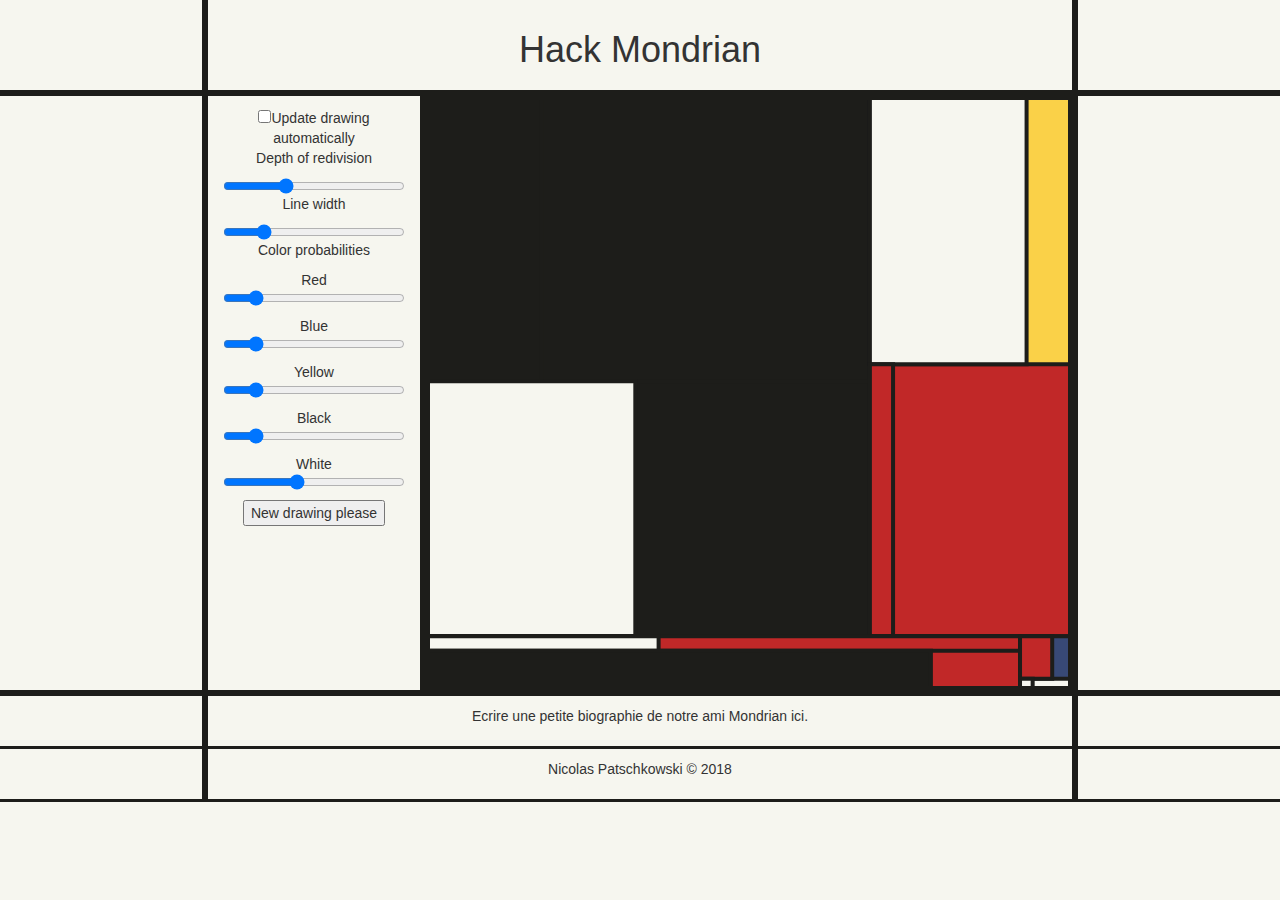
==== index.html @ a03255d8 "Removed C++ part, Javascript is directly in root folder" ====
<body>
	<script src = "two.min.js" ></script>
	<script src="https://ajax.googleapis.com/ajax/libs/jquery/3.3.1/jquery.min.js"></script>
	<!-- <script src="/jquery-3.3.1.min"></script> -->
	<script src = "mondrian.js" ></script>
	
	<link rel="stylesheet" href="style.css">	
	<!-- Latest compiled and minified CSS -->
	<link rel="stylesheet" href="https://maxcdn.bootstrapcdn.com/bootstrap/3.3.7/css/bootstrap.min.css" integrity="sha384-BVYiiSIFeK1dGmJRAkycuHAHRg32OmUcww7on3RYdg4Va+PmSTsz/K68vbdEjh4u" crossorigin="anonymous">

	<div class="main-container">
		<div class="zeroth row-container row">
			<div class="aside left col-sm-2"></div>

			<div class="title column-container col-sm-8">
				<h1>Hack Mondrian</h1>
			</div>

			<div class="aside right col-sm-2"></div>
		</div>

		<div class="first row-container row">
			
			<div class="parameters column-container col-sm-2">
			</div>

			<div class="parameters column-container col-sm-2">
				<div>
					<input type="checkbox" name="autoUpdate" id="autoUpdateCheckbox" onchange="GetParams()">Update drawing automatically<br>
				</div>

				<div>
					<p>Depth of redivision</p>
					<input type="range" min="1" max="10" value="4" id="maxIndexSlider" onchange="UpdateAll()">
				</div>
				<div>
					<p>Line width</p>
					<input type="range" min="0" max="2000" value="400" id="lineWidthSlider" oninput="UpdateLine()">
				</div>
				<div>
					<p>Color probabilities</p>
					<p>Red<input type="range" min="0" max="100" value="15" id="redProbabilitySlider" oninput="UpdateProbabilities('Red')"></p>
					<p>Blue<input type="range" min="0" max="100" value="15" id="blueProbabilitySlider" oninput="UpdateProbabilities('Blue')"></p>
					<p>Yellow<input type="range" min="0" max="100" value="15" id="yellowProbabilitySlider" oninput="UpdateProbabilities('Yellow')"></p>
					<p>Black<input type="range" min="0" max="100" value="15" id="blackProbabilitySlider" oninput="UpdateProbabilities('Black')"></p>
					<p>White<input type="range" min="0" max="100" value="40" id="whiteProbabilitySlider" oninput="UpdateProbabilities('White')"></p>
				</div>

				<button onclick="Run()">New drawing please</button>

			</div>

			
			
			<div id="drawing" class="column-container col-sm-6">
				<div id="drawing-content">
				</div>
			</div>

			<div class="aside right col-sm-2">
			</div>

		</div>

		<div class="second row-container row">
			<div class="aside left col-sm-2"></div>
			
			<div class="bio column-container col-sm-8">
				<p>Ecrire une petite biographie de notre ami Mondrian ici.</p>
			</div>

			<div class="aside right col-sm-2"></div>
		</div>

		<div class="third row-container row">
			<div class="aside left col-sm-2"></div>

			<div class="footer column-container col-sm-8">
				<p>Nicolas Patschkowski © 2018</p>
			</div>

			<div class="aside right col-sm-2"></div>
		</div>
		
	</div>

</body>
---- style.css ----
:root {
	--mondrian-yellow: rgb(250, 209, 72);
	--mondrian-black: rgb(29, 29, 26);
	--mondrian-red: rgb(193, 40, 40);
	--mondrian-blue: rgb(56, 73, 118);
	--mondrian-white: rgb(246, 246, 239);
}

body {
	padding: 0;
	margin: 0;
	background-color: var(--mondrian-white);
}


.main-container {
	background-color: var(--mondrian-white);
	width:100%;
	height:100%;
    text-align: center;

}

.main-container img {
    display: block;
    margin-left: auto;
    margin-right: auto;
}



.row-container {
	border: 3px solid var(--mondrian-black);
	display: flex;
}

.zeroth {
	border-top: 0px;

}

.first {
	height: 600;
} 

.second {
	border-bottom: 0px;
}

.column-container {
	padding: 10px 0px;
	background-color: var(--mondrian-white);
	border-left: 3px solid var(--mondrian-black);
	border-right: 3px solid var(--mondrian-black);
}

.aside {
	border-left: 3px solid var(--mondrian-black);
	border-right: 3px solid var(--mondrian-black);
}
.parameters {
	/*background-color: var(--mondrian-yellow);*/
}


/*
.row-container.zeroth > .aside.left {
	background-color: var(--mondrian-white);
}
.row-container.zeroth > .aside.right {
	background-color: var(--mondrian-white);
}
.row-container.first > .aside.left {
	background-color: var(--mondrian-white);
}
.row-container.first > .aside.right {
	background-color: var(--mondrian-white);
}
.row-container.second > .aside.left {
	background-color: var(--mondrian-white);
}
.row-container.second > .aside.right {
	background-color: var(--mondrian-white);
}
.row-container.third > .aside.left {
	background-color: var(--mondrian-white);
}
.row-container.third > .aside.right {
	background-color: var(--mondrian-white);
}
*/
.drawing button {

}


#drawing {
    padding: 0;
	margin: 0;
}

#drawing-content {
	padding: 0;
	margin: 0;
	float: left;
	display: flex;
}
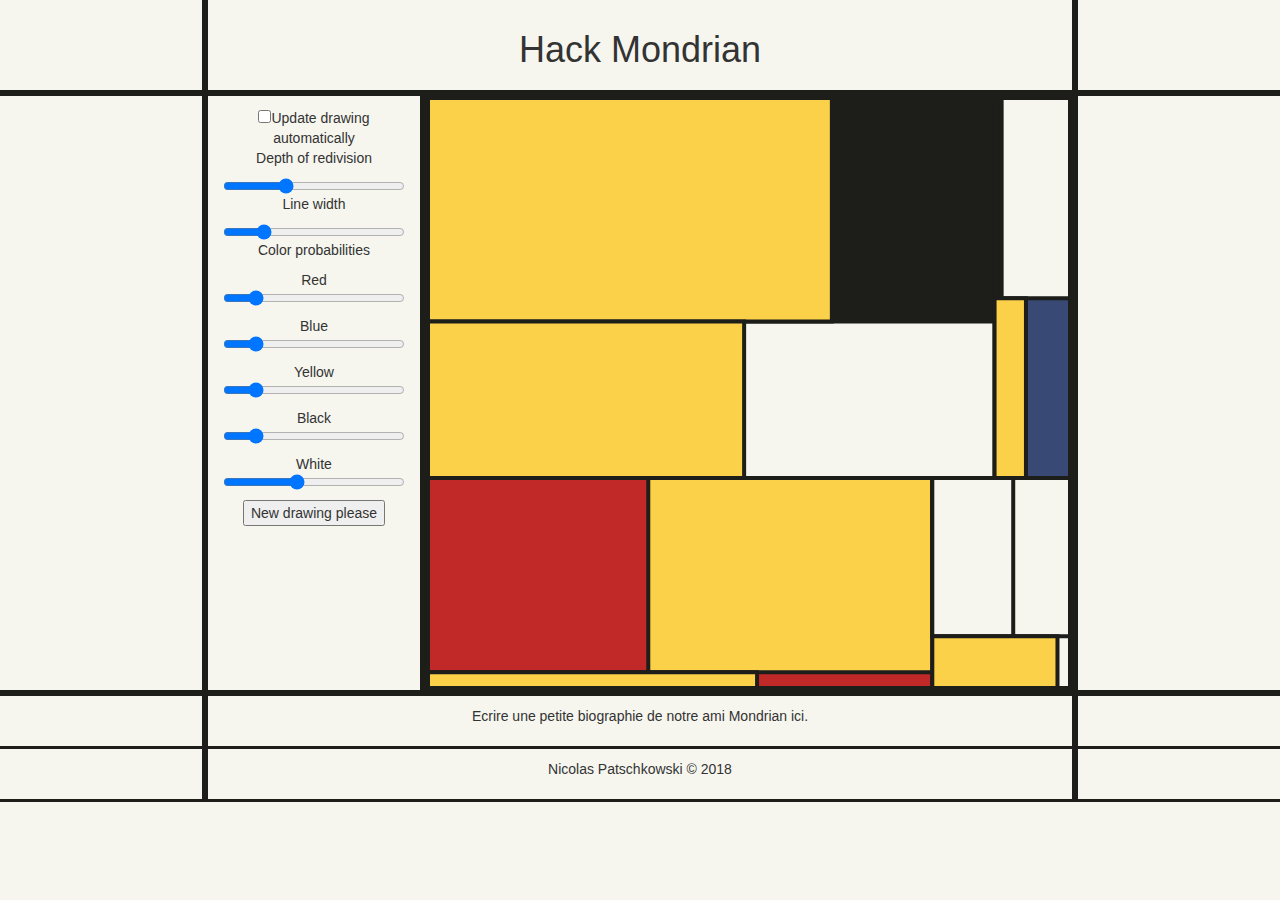
==== commit c6cac7cc: "Added favicon" ====
--- a/index.html
+++ b/index.html
@@ -3,7 +3,7 @@
 	<script src="https://ajax.googleapis.com/ajax/libs/jquery/3.3.1/jquery.min.js"></script>
 	<!-- <script src="/jquery-3.3.1.min"></script> -->
 	<script src = "mondrian.js" ></script>
-	
+
 	<link rel="stylesheet" href="style.css">	
 	<!-- Latest compiled and minified CSS -->
 	<link rel="stylesheet" href="https://maxcdn.bootstrapcdn.com/bootstrap/3.3.7/css/bootstrap.min.css" integrity="sha384-BVYiiSIFeK1dGmJRAkycuHAHRg32OmUcww7on3RYdg4Va+PmSTsz/K68vbdEjh4u" crossorigin="anonymous">
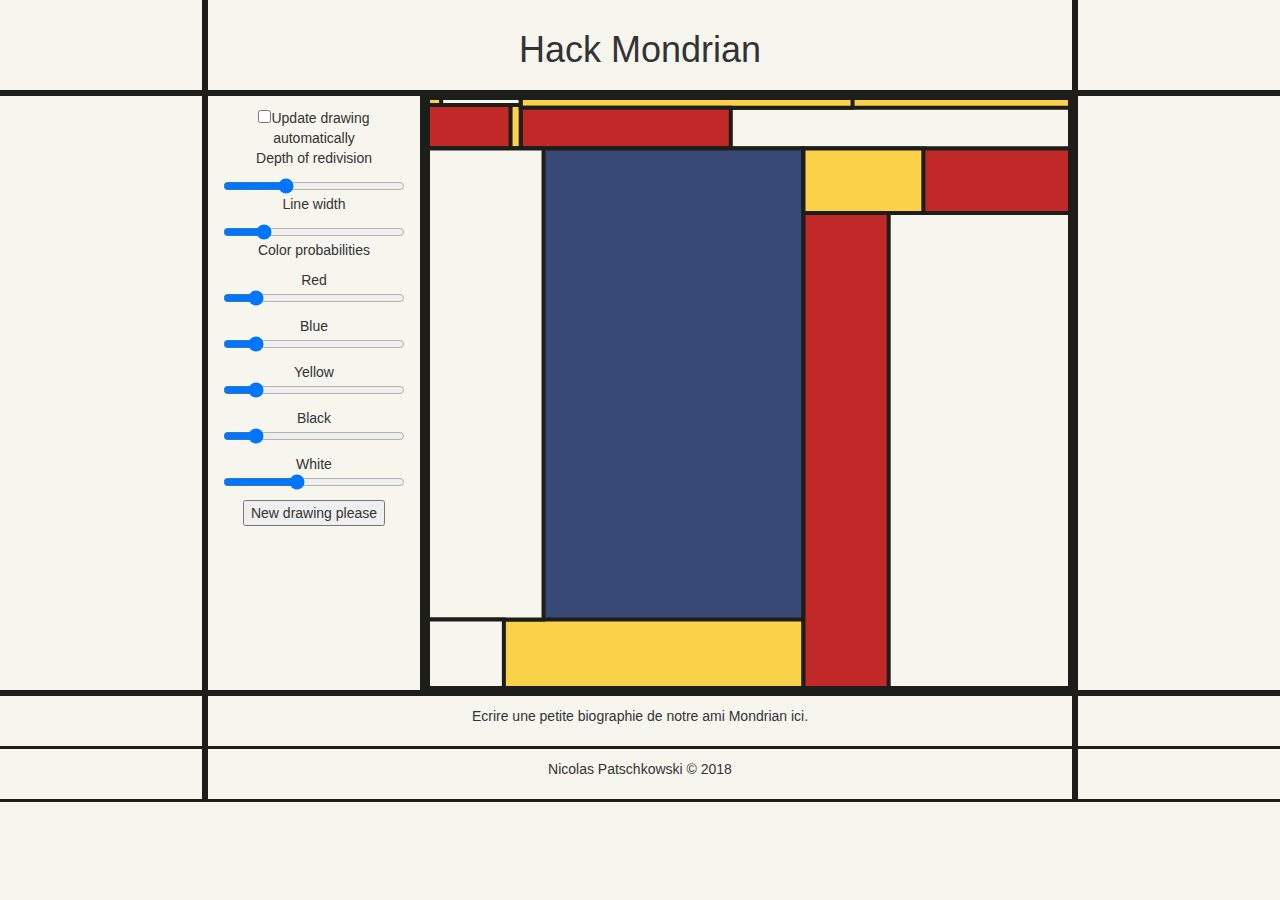
==== commit b0799de2: "Tried fixing favicon" ====
--- a/index.html
+++ b/index.html
@@ -3,7 +3,7 @@
 	<script src="https://ajax.googleapis.com/ajax/libs/jquery/3.3.1/jquery.min.js"></script>
 	<!-- <script src="/jquery-3.3.1.min"></script> -->
 	<script src = "mondrian.js" ></script>
-
+	<link rel="shortcut icon" type="image/x-icon" href="favicon2.ico">
 	<link rel="stylesheet" href="style.css">	
 	<!-- Latest compiled and minified CSS -->
 	<link rel="stylesheet" href="https://maxcdn.bootstrapcdn.com/bootstrap/3.3.7/css/bootstrap.min.css" integrity="sha384-BVYiiSIFeK1dGmJRAkycuHAHRg32OmUcww7on3RYdg4Va+PmSTsz/K68vbdEjh4u" crossorigin="anonymous">
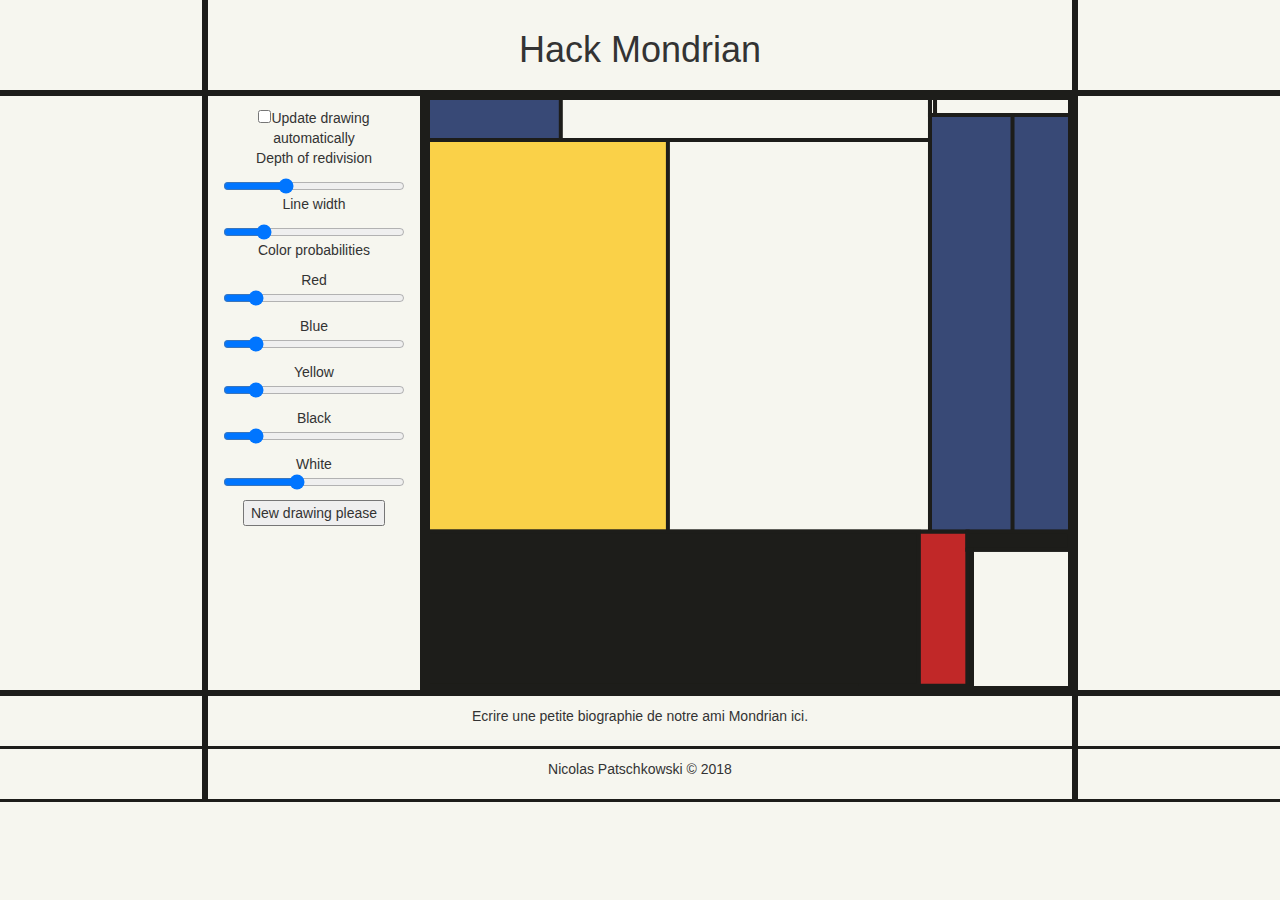
==== commit 8e71719b: "Put declaration of favicon and all scripts inside head" ====
--- a/index.html
+++ b/index.html
@@ -1,12 +1,18 @@
-<body>
+<head>
 	<script src = "two.min.js" ></script>
 	<script src="https://ajax.googleapis.com/ajax/libs/jquery/3.3.1/jquery.min.js"></script>
 	<!-- <script src="/jquery-3.3.1.min"></script> -->
 	<script src = "mondrian.js" ></script>
-	<link rel="shortcut icon" type="image/x-icon" href="favicon2.ico">
 	<link rel="stylesheet" href="style.css">	
 	<!-- Latest compiled and minified CSS -->
 	<link rel="stylesheet" href="https://maxcdn.bootstrapcdn.com/bootstrap/3.3.7/css/bootstrap.min.css" integrity="sha384-BVYiiSIFeK1dGmJRAkycuHAHRg32OmUcww7on3RYdg4Va+PmSTsz/K68vbdEjh4u" crossorigin="anonymous">
+	
+	<link rel="shortcut icon" type="image/x-icon" href="favicon.ico">
+</head>
+
+
+<body>
+	
 
 	<div class="main-container">
 		<div class="zeroth row-container row">
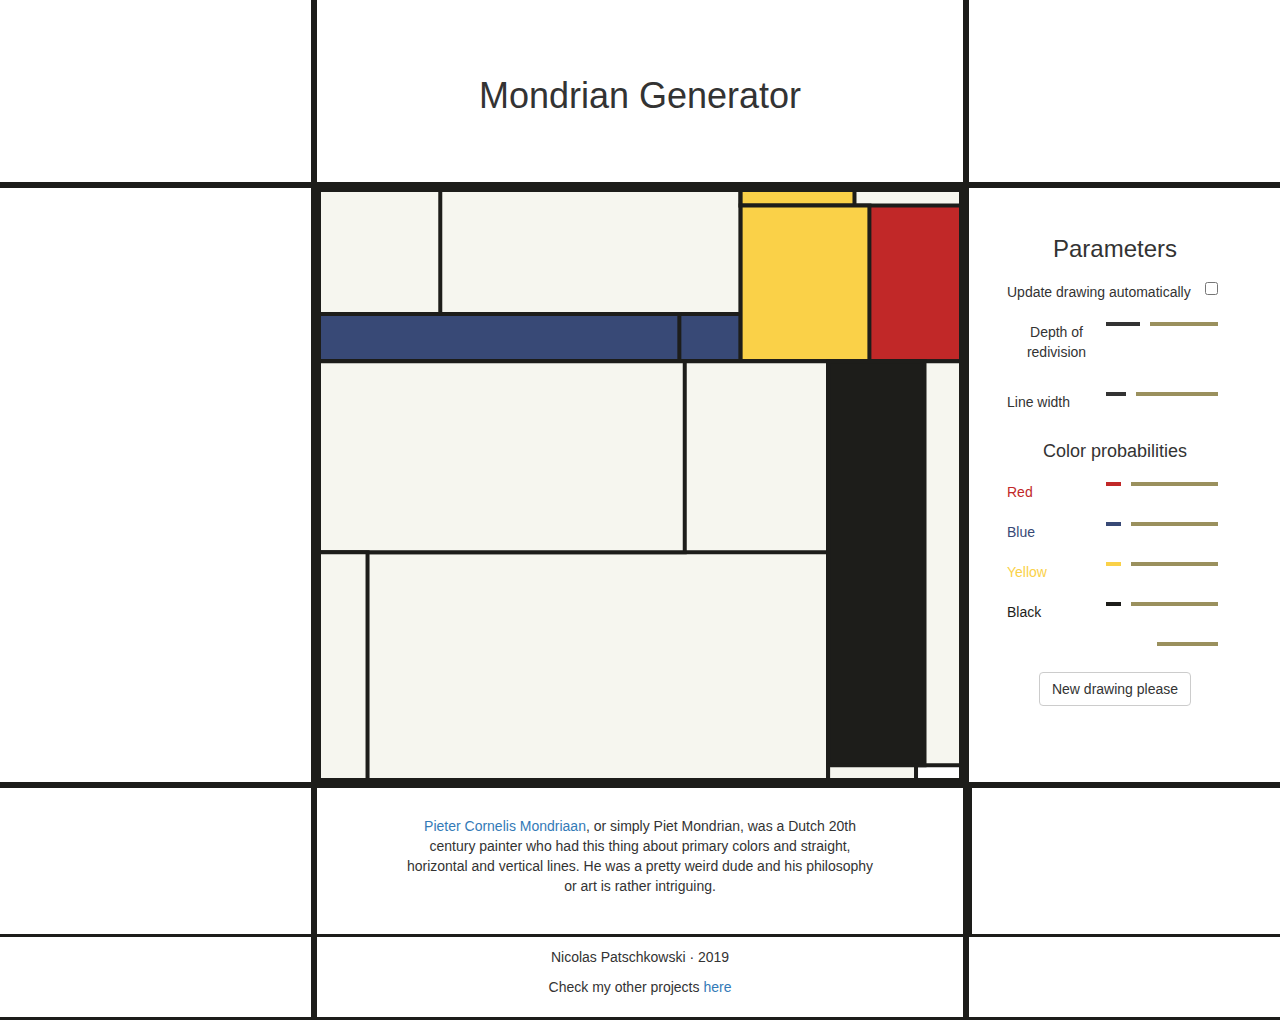
==== commit 4fab75a0: "Improved styling and added README" ====
--- a/index.html
+++ b/index.html
@@ -3,10 +3,11 @@
 	<script src="https://ajax.googleapis.com/ajax/libs/jquery/3.3.1/jquery.min.js"></script>
 	<!-- <script src="/jquery-3.3.1.min"></script> -->
 	<script src = "mondrian.js" ></script>
-	<link rel="stylesheet" href="style.css">	
+	
 	<!-- Latest compiled and minified CSS -->
 	<link rel="stylesheet" href="https://maxcdn.bootstrapcdn.com/bootstrap/3.3.7/css/bootstrap.min.css" integrity="sha384-BVYiiSIFeK1dGmJRAkycuHAHRg32OmUcww7on3RYdg4Va+PmSTsz/K68vbdEjh4u" crossorigin="anonymous">
 	
+	<link rel="stylesheet" href="style.css">
 	<link rel="shortcut icon" type="image/x-icon" href="favicon.ico">
 </head>
 
@@ -16,23 +17,30 @@
 
 	<div class="main-container">
 		<div class="zeroth row-container row">
-			<div class="aside left col-sm-2"></div>
+			<div class="aside left col-sm-3"></div>
 
-			<div class="title column-container col-sm-8">
-				<h1>Hack Mondrian</h1>
+			<div class="title column-container col-sm-6">
+				<h1>Mondrian Generator</h1>
 			</div>
 
-			<div class="aside right col-sm-2"></div>
+			<div class="aside right col-sm-3"></div>
 		</div>
 
 		<div class="first row-container row">
 			
-			<div class="parameters column-container col-sm-2">
+			<div class="parameters column-container col-sm-3">
 			</div>
 
-			<div class="parameters column-container col-sm-2">
+			
+			<div id="drawing" class="column-container col-sm-6">
+				<div id="drawing-content">
+				</div>
+			</div>
+
+			<div class="parameters column-container col-sm-3">
+				<h3>Parameters</h3>
 				<div>
-					<input type="checkbox" name="autoUpdate" id="autoUpdateCheckbox" onchange="GetParams()">Update drawing automatically<br>
+					<span>Update drawing automatically  </span><input type="checkbox" name="autoUpdate" id="autoUpdateCheckbox" onchange="GetParams()">
 				</div>
 
 				<div>
@@ -43,49 +51,54 @@
 					<p>Line width</p>
 					<input type="range" min="0" max="2000" value="400" id="lineWidthSlider" oninput="UpdateLine()">
 				</div>
-				<div>
-					<p>Color probabilities</p>
-					<p>Red<input type="range" min="0" max="100" value="15" id="redProbabilitySlider" oninput="UpdateProbabilities('Red')"></p>
-					<p>Blue<input type="range" min="0" max="100" value="15" id="blueProbabilitySlider" oninput="UpdateProbabilities('Blue')"></p>
-					<p>Yellow<input type="range" min="0" max="100" value="15" id="yellowProbabilitySlider" oninput="UpdateProbabilities('Yellow')"></p>
-					<p>Black<input type="range" min="0" max="100" value="15" id="blackProbabilitySlider" oninput="UpdateProbabilities('Black')"></p>
-					<p>White<input type="range" min="0" max="100" value="40" id="whiteProbabilitySlider" oninput="UpdateProbabilities('White')"></p>
+
+				<h4>Color probabilities</h4>
+
+				<div class="item red">
+					<span>Red</span><input type="range" min="0" max="100" value="15" id="redProbabilitySlider" oninput="UpdateProbabilities('Red')">
 				</div>
 
-				<button onclick="Run()">New drawing please</button>
+				<div class="item blue">
+					<span>Blue</span><input type="range" min="0" max="100" value="15" id="blueProbabilitySlider" oninput="UpdateProbabilities('Blue')">
+				</div>
 
-			</div>
+				<div class="item yellow">
+					<span>Yellow</span><input type="range" min="0" max="100" value="15" id="yellowProbabilitySlider" oninput="UpdateProbabilities('Yellow')">
+				</div>
 
-			
-			
-			<div id="drawing" class="column-container col-sm-6">
-				<div id="drawing-content">
+				<div class="item black">
+					<span>Black</span><input type="range" min="0" max="100" value="15" id="blackProbabilitySlider" oninput="UpdateProbabilities('Black')">
 				</div>
-			</div>
 
-			<div class="aside right col-sm-2">
+				<div class="item white">
+					<span>White</span><input type="range" min="0" max="100" value="40" id="whiteProbabilitySlider" oninput="UpdateProbabilities('White')">
+				</div>
+
+				<button class="btn btn-default" onclick="Run()">New drawing please</button>
+
 			</div>
 
 		</div>
 
 		<div class="second row-container row">
-			<div class="aside left col-sm-2"></div>
+			<div class="aside left col-sm-3"></div>
 			
-			<div class="bio column-container col-sm-8">
-				<p>Ecrire une petite biographie de notre ami Mondrian ici.</p>
+			<div class="bio column-container col-sm-6">
+				<p><a href="https://en.wikipedia.org/wiki/Piet_Mondrian">Pieter Cornelis Mondriaan</a>, or simply Piet Mondrian, was a Dutch 20th century painter who had this thing about primary colors and straight, horizontal and vertical lines. He was a pretty weird dude and his philosophy or art is rather intriguing.</p>
 			</div>
 
-			<div class="aside right col-sm-2"></div>
+			<div class="aside right col-sm32"></div>
 		</div>
 
 		<div class="third row-container row">
-			<div class="aside left col-sm-2"></div>
+			<div class="aside left col-sm-3"></div>
 
-			<div class="footer column-container col-sm-8">
-				<p>Nicolas Patschkowski © 2018</p>
+			<div class="footer column-container col-sm-6">
+				<p>Nicolas Patschkowski · 2019</p>
+				<p>Check my other projects <a href="http://nicopatsch.github.io/portfolio">here</a></p>
 			</div>
 
-			<div class="aside right col-sm-2"></div>
+			<div class="aside right col-sm-3"></div>
 		</div>
 		
 	</div>
--- a/style.css
+++ b/style.css
@@ -3,7 +3,8 @@
 	--mondrian-black: rgb(29, 29, 26);
 	--mondrian-red: rgb(193, 40, 40);
 	--mondrian-blue: rgb(56, 73, 118);
-	--mondrian-white: rgb(246, 246, 239);
+	/*--mondrian-white: rgb(246, 246, 239);*/
+	--mondrian-white: rgb(255, 255, 255);
 }
 
 body {
@@ -36,8 +37,8 @@
 
 .zeroth {
 	border-top: 0px;
+}
 
-}
 
 .first {
 	height: 600;
@@ -54,43 +55,15 @@
 	border-right: 3px solid var(--mondrian-black);
 }
 
+
+.column-container.title {
+	padding-top: 4em;
+	padding-bottom: 4em;
+}
+
 .aside {
 	border-left: 3px solid var(--mondrian-black);
 	border-right: 3px solid var(--mondrian-black);
-}
-.parameters {
-	/*background-color: var(--mondrian-yellow);*/
-}
-
-
-/*
-.row-container.zeroth > .aside.left {
-	background-color: var(--mondrian-white);
-}
-.row-container.zeroth > .aside.right {
-	background-color: var(--mondrian-white);
-}
-.row-container.first > .aside.left {
-	background-color: var(--mondrian-white);
-}
-.row-container.first > .aside.right {
-	background-color: var(--mondrian-white);
-}
-.row-container.second > .aside.left {
-	background-color: var(--mondrian-white);
-}
-.row-container.second > .aside.right {
-	background-color: var(--mondrian-white);
-}
-.row-container.third > .aside.left {
-	background-color: var(--mondrian-white);
-}
-.row-container.third > .aside.right {
-	background-color: var(--mondrian-white);
-}
-*/
-.drawing button {
-
 }
 
 
@@ -106,3 +79,96 @@
 	display: flex;
 }
 
+
+.parameters.column-container {
+	padding: 2em 4em 2em 2em;
+}
+
+.parameters > div {
+	display: flex;
+	flex-direction: flex-start;
+	padding: 10px;
+}
+
+
+.parameters > div > input {
+	margin: 0px 5px auto auto;
+	max-width: 8em;
+
+
+}
+
+
+
+
+.yellow {
+	color: var(--mondrian-yellow)
+
+}
+
+.black {
+	color: var(--mondrian-black)
+
+}
+
+.red {
+	color: var(--mondrian-red)
+
+}
+
+.blue {
+	color: var(--mondrian-blue)
+
+}
+
+.white {
+	color: var(--mondrian-white)
+
+}
+
+
+
+
+
+@media screen and (-webkit-min-device-pixel-ratio:0) {
+    input[type='range'] {
+      overflow: hidden;
+      -webkit-appearance: none;
+      background-color: #9a905d;
+    }
+    
+    input[type='range']::-webkit-slider-runnable-track {
+      height: 5px;
+      -webkit-appearance: none;
+      margin-top: -1px;
+    }
+    
+    input[type='range']::-webkit-slider-thumb {
+      width: 10px;
+      -webkit-appearance: none;
+      height: 10px;
+      background: var(--mondrian-white);
+      box-shadow: -80px 0 0 80px;
+    }
+
+}
+/** FF*/
+input[type="range"]::-moz-range-progress {
+  background-color: #43e5f7; 
+}
+input[type="range"]::-moz-range-track {  
+  background-color: #9a905d;
+}
+/* IE*/
+input[type="range"]::-ms-fill-lower {
+  background-color: #43e5f7; 
+}
+input[type="range"]::-ms-fill-upper {  
+  background-color: #9a905d;
+}
+
+
+
+.bio.column-container {
+	padding: 2em 6em;
+}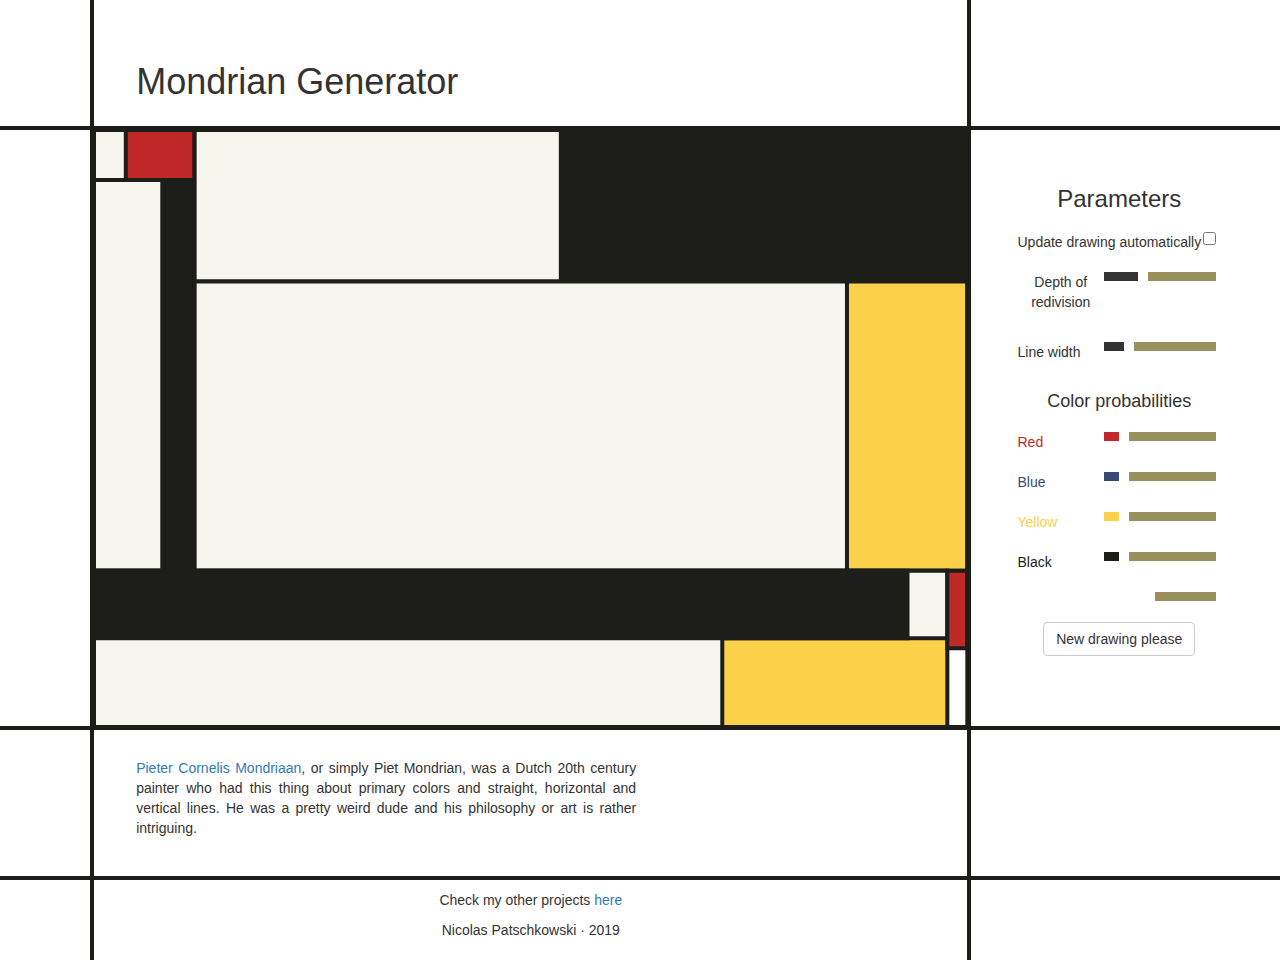
==== commit 49b0b71f: "Change layout a bit. Linewidth is applied to layout too." ====
--- a/index.html
+++ b/index.html
@@ -17,27 +17,27 @@
 
 	<div class="main-container">
 		<div class="zeroth row-container row">
-			<div class="aside left col-sm-3"></div>
+			<div class="left col-sm-1 border-right"></div>
 
-			<div class="title column-container col-sm-6">
+			<div class="title column-container col-sm-8">
 				<h1>Mondrian Generator</h1>
 			</div>
 
-			<div class="aside right col-sm-3"></div>
+			<div class="right col-sm-3 border-left"></div>
 		</div>
 
-		<div class="first row-container row">
+		<div class="first row-container row border-top">
 			
-			<div class="parameters column-container col-sm-3">
+			<div class="parameters column-container col-sm-1 border-right">
 			</div>
 
 			
-			<div id="drawing" class="column-container col-sm-6">
+			<div id="drawing" class="column-container col-sm-8">
 				<div id="drawing-content">
 				</div>
 			</div>
 
-			<div class="parameters column-container col-sm-3">
+			<div class="parameters column-container col-sm-3 border-left">
 				<h3>Parameters</h3>
 				<div>
 					<span>Update drawing automatically  </span><input type="checkbox" name="autoUpdate" id="autoUpdateCheckbox" onchange="GetParams()">
@@ -80,25 +80,25 @@
 
 		</div>
 
-		<div class="second row-container row">
-			<div class="aside left col-sm-3"></div>
+		<div class="second row-container row border-top">
+			<div class="left col-sm-1 border-right"></div>
 			
-			<div class="bio column-container col-sm-6">
+			<div class="bio column-container col-sm-8">
 				<p><a href="https://en.wikipedia.org/wiki/Piet_Mondrian">Pieter Cornelis Mondriaan</a>, or simply Piet Mondrian, was a Dutch 20th century painter who had this thing about primary colors and straight, horizontal and vertical lines. He was a pretty weird dude and his philosophy or art is rather intriguing.</p>
 			</div>
 
-			<div class="aside right col-sm32"></div>
+			<div class="right col-sm-3 border-left"></div>
 		</div>
 
-		<div class="third row-container row">
-			<div class="aside left col-sm-3"></div>
+		<div class="third row-container row border-top">
+			<div class="left col-sm-1 border-right"></div>
 
-			<div class="footer column-container col-sm-6">
+			<div class="footer column-container col-sm-8">
+				<p>Check my other projects <a href="http://nicopatsch.github.io/portfolio">here</a></p>
 				<p>Nicolas Patschkowski · 2019</p>
-				<p>Check my other projects <a href="http://nicopatsch.github.io/portfolio">here</a></p>
 			</div>
 
-			<div class="aside right col-sm-3"></div>
+			<div class="right col-sm-3 border-left"></div>
 		</div>
 		
 	</div>
--- a/style.css
+++ b/style.css
@@ -31,7 +31,6 @@
 
 
 .row-container {
-	border: 3px solid var(--mondrian-black);
 	display: flex;
 }
 
@@ -51,20 +50,20 @@
 .column-container {
 	padding: 10px 0px;
 	background-color: var(--mondrian-white);
-	border-left: 3px solid var(--mondrian-black);
-	border-right: 3px solid var(--mondrian-black);
 }
 
 
 .column-container.title {
-	padding-top: 4em;
-	padding-bottom: 4em;
+	padding-top: 3em;
+	padding-bottom: 1em;
+	padding-left: 3em;
+	text-align: left;
 }
 
-.aside {
+/*.aside {
 	border-left: 3px solid var(--mondrian-black);
 	border-right: 3px solid var(--mondrian-black);
-}
+}*/
 
 
 #drawing {
@@ -81,7 +80,8 @@
 
 
 .parameters.column-container {
-	padding: 2em 4em 2em 2em;
+	/*padding: 2em 4em 2em 2em;*/
+	padding: 40px 64px 32px 40px;
 }
 
 .parameters > div {
@@ -126,9 +126,27 @@
 
 }
 
+/*** Borders ***/
+
+.border-top {
+	border-top: 3px solid var(--mondrian-black);
+}
+
+.border-bottom {
+	border-bottom: : 3px solid var(--mondrian-black);
+}
+
+.border-left {
+	border-left: 3px solid var(--mondrian-black);
+}
+
+.border-right {
+	border-right: 3px solid var(--mondrian-black);
+}
 
 
 
+/*** Style of parameters ***/
 
 @media screen and (-webkit-min-device-pixel-ratio:0) {
     input[type='range'] {
@@ -138,7 +156,7 @@
     }
     
     input[type='range']::-webkit-slider-runnable-track {
-      height: 5px;
+      height: 10px;
       -webkit-appearance: none;
       margin-top: -1px;
     }
@@ -170,5 +188,10 @@
 
 
 .bio.column-container {
-	padding: 2em 6em;
+	padding: 2em 3em;
+}
+
+.bio p {
+	text-align: justify;
+	width:500px;
 }